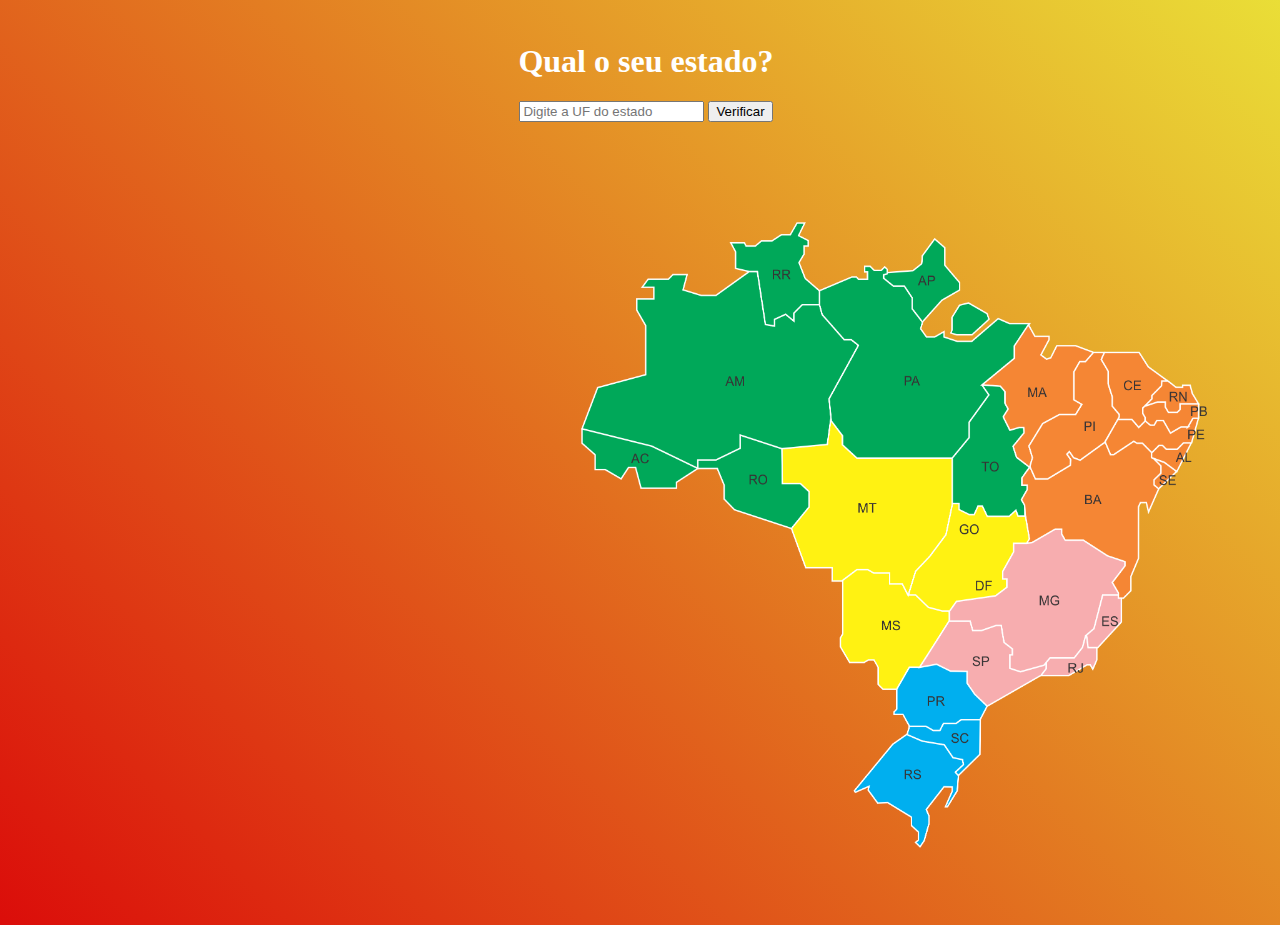
==== index.html @ 62ebf148 "AtualizaçãoCSS" ====
<!DOCTYPE html>
<html lang='pt-BR'>
<head>
    <meta charset='UTF-8'>
    <link href='https://cdn.jsdelivr.net/npm/bootstrap@5.2.1/dist/css/bootstrap.min.css' rel='stylesheet' integrity='sha384-iYQeCzEYFbKjA/T2uDLTpkwGzCiq6soy8tYaI1GyVh/UjpbCx/TYkiZhlZB6+fzT' crossorigin='anonymous'>
    <meta http-equiv='X-UA-Compatible' content='IE=edge'>
    <meta name='viewport' content='width=device-width, initial-scale=1.0'>
    <title>Estado você é?</title>
    <style>
        body {
            background-image: linear-gradient(45deg, rgb(219, 13, 10), rgba(228, 213, 1, 0.788));
            color:white;
            font: Arial normal 20px;
            text-align: center;
            margin-left: 20px;
            padding: 15px;
        }
        .estados-container {
            padding: 50px;
            display: flex;
            flex-direction: row;
            justify-content: space-between;
            gap: 25px;
        }

        #mapaBrasil img {
            width: 626px;
            height: 626px;
        }


        div#res {
            margin-top: 50px;
        }
        h1 {
            margin-top: 20px;
            
        }
        
    
    </style>
</head>
<body>
    <h1>Qual o seu estado?</h1>
    <input type='text' class='UF' name='textInput' id='textInput' placeholder='Digite a UF do estado'>
    <input type='button' id='veri' class='btn btn-primary' value='Verificar' onclick='calcular()'>
    <div id='res'></div>
    <div class='estados-container'>
        <div id='bandeiraEstado'></div>
        <div id='mapaBrasil'>
            <img src='img/brasil3.jpeg' alt='Desenho do Brasil'>
        </div>
    </div>

    <script>
        function calcular() {
            var textInput = window.document.getElementById('textInput')
            var resultado = window.document.getElementById('res')
            var estado = String(textInput.value)
            
            var imagem1 = document.createElement('IMG');
            
            if(estado == 'RO') {
                resultado.innerHTML += `<p>O seu estado é <strong>Rondônia</strong>. Você é rondoniense.</p>`
                resultado.innerHTML += `<p>Nº de cidades: 52</br> População: 1.796.460</br> Capital: Porto Velho</br></p>`
                resultado.style.color = 'green'

                imagem1.setAttribute('src', 'img/Rondonia.jpeg');
                document.getElementById('bandeiraEstado').appendChild(imagem1);
                
            }
            else if(estado == 'SP') {
                resultado.innerHTML += `<p>O seu estado é <strong>São Paulo</strong>. Você é paulista.</p>`
                resultado.innerHTML += `<p>Nº de cidades: 645</br> População: 44.749.699</br> Capital: São Paulo</br></p>`
                resultado.style.color ='violet'
                imagem1.setAttribute('src', 'img/SaoPaulo.jpeg');
                document.getElementById('bandeiraEstado').appendChild(imagem1);
            }
            else if(estado == 'PR') {
                resultado.innerHTML += `<p>O seu estado é <strong>Paraná</strong>. Você é paranaense.</p>`
                resultado.innerHTML += `<p>Nº de cidades: 399</br> População: 11.597.484</br> Capital: Curitiba</br></p>`
                resultado.style.color = 'blue'
                imagem1.setAttribute('src', 'img/Parana.jpeg');
                document.getElementById('bandeiraEstado').appendChild(imagem1);
            }
            else if(estado == 'SC') {
                resultado.innerHTML += `<p>O seu estado é <strong>Santa Catarina</strong>. Você é catarinense.</p>`
                resultado.innerHTML += `<p>Nº de cidades: 295</br> População:7.252.502</br> Capital: Florianópolis</br></p>`
                resultado.style.color = 'yellow'
                imagem1.setAttribute('src', 'img/SantaCatarina.jpeg');
                document.getElementById('bandeiraEstado').appendChild(imagem1);
            }
            else if(estado == 'RS') {
                resultado.innerHTML += `<p>O seu estado é <strong>Rio Grande do Sul</strong>. Você é riograndense.</p>`
                resultado.innerHTML += `<p>Nº de cidades: 497</br> População: 10.693.929</br> Capital: Porto Alegre</br></p>`
                resultado.style.color = 'gray'
                imagem1.setAttribute('src', 'img/RioGrandeDoSul.jpeg');
                document.getElementById('bandeiraEstado').appendChild(imagem1);
            }
            else if(estado == 'MG') {
                resultado.innerHTML += `<p>O seu estado é <strong>Minas Gerais</strong>. Você é mineiro.</p>`
                resultado.innerHTML += `<p>Nº de cidades: 471</br> População: 21.411.923</br> Capital: Belo Horizonte</br></p>`
                resultado.style.color = 'orange'
                imagem1.setAttribute('src', 'img/MinasGerais.jpg');
                document.getElementById('bandeiraEstado').appendChild(imagem1);
            }
            else {
                resultado.innerHTML += `<p>SEU ESTADO AINDA <strong>NÃO ESTÁ</strong> NO BANCO DE DADOS.</p>`
                resultado.style.color = 'red'
                imagem1.setAttribute('src', 'img/Brasil.png');
                imagem1.style.width = '500px';
                imagem1.style.height = '500px';
                document.getElementById('bandeiraEstado').appendChild(imagem1);
                
            }
        }
        
    </script>

</body>
</html>
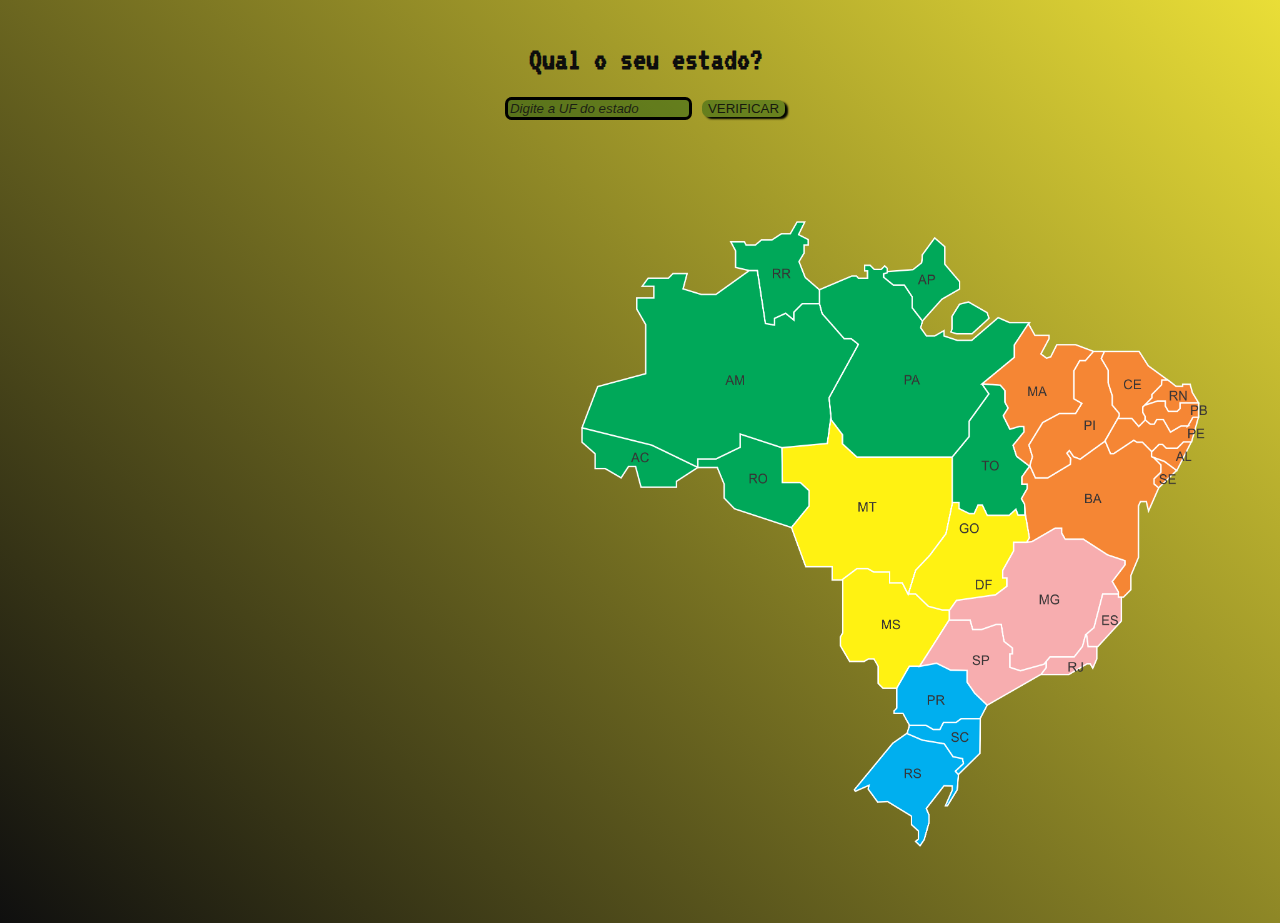
==== commit 11ed948a: "Atualização CSS" ====
--- a/index.html
+++ b/index.html
@@ -5,12 +5,15 @@
     <link href='https://cdn.jsdelivr.net/npm/bootstrap@5.2.1/dist/css/bootstrap.min.css' rel='stylesheet' integrity='sha384-iYQeCzEYFbKjA/T2uDLTpkwGzCiq6soy8tYaI1GyVh/UjpbCx/TYkiZhlZB6+fzT' crossorigin='anonymous'>
     <meta http-equiv='X-UA-Compatible' content='IE=edge'>
     <meta name='viewport' content='width=device-width, initial-scale=1.0'>
+    <link rel="preconnect" href="https://fonts.googleapis.com">
+    <link rel="preconnect" href="https://fonts.gstatic.com" crossorigin>
+    <link href="https://fonts.googleapis.com/css2?family=VT323&display=swap" rel="stylesheet">
     <title>Estado você é?</title>
     <style>
         body {
-            background-image: linear-gradient(45deg, rgb(219, 13, 10), rgba(228, 213, 1, 0.788));
-            color:white;
-            font: Arial normal 20px;
+            background-image: linear-gradient(45deg, rgb(15, 15, 15), rgba(228, 213, 1, 0.788));
+            color:rgb(13, 13, 13);
+            font-family: 'VT323', monospace;
             text-align: center;
             margin-left: 20px;
             padding: 15px;
@@ -29,21 +32,56 @@
         }
 
 
-        div#res {
+        #res {
             margin-top: 50px;
         }
         h1 {
             margin-top: 20px;
             
         }
-        
+        #veri{
+            cursor: pointer;
+            background-color: rgba(3, 78, 10, 0.392);
+            color: rgba(12, 12, 12, 0.895);
+            font-style:normal;
+            border: 10px;
+            margin: 3px;
+            border-radius: 0.5em;
+            border-width: 2px;
+            border-color: #000;
+            box-shadow: 3px 2px 2px #000300;
+        }
+        /*#veri:hover{
+            background-color: #000;
+            color: #fff;
+            padding: 3px;
+            box-shadow: 3px 2px 2px #003f00 ;
+            top: 2px;
+        }*/
+        #veri:active{
+            position: relative;
+            top: 5px;
+            box-shadow: 0 0 0 0 #930, inset 3px 3px 3px rgb(30, 85, 25);
+        }
+        .UF{
+            background-color: rgba(3, 78, 10, 0.392);
+            margin: 1px;
+            color: #000;
+            border: none;
+            border-style:solid;
+            border-radius: 0.5em;
+        }
+        ::placeholder{
+            color: rgba(18, 19, 19, 0.881);
+            font-style: italic;
+        }
     
     </style>
 </head>
 <body>
     <h1>Qual o seu estado?</h1>
     <input type='text' class='UF' name='textInput' id='textInput' placeholder='Digite a UF do estado'>
-    <input type='button' id='veri' class='btn btn-primary' value='Verificar' onclick='calcular()'>
+    <input type='button' id='veri' class='btn btn-primary' value='VERIFICAR' onclick='calcular()'>
     <div id='res'></div>
     <div class='estados-container'>
         <div id='bandeiraEstado'></div>
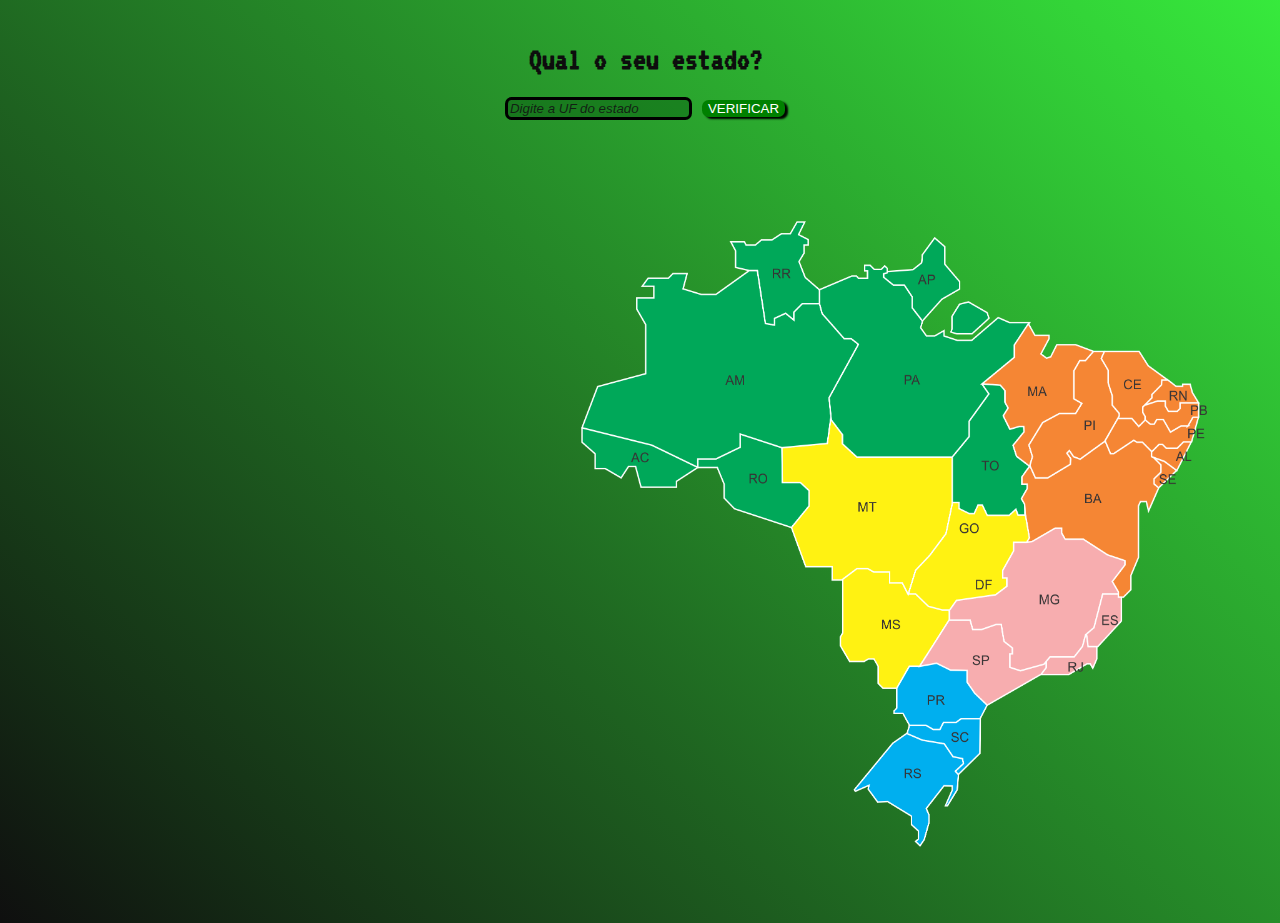
==== commit 33cc6ae7: "atualização" ====
--- a/index.html
+++ b/index.html
@@ -8,77 +8,12 @@
     <link rel="preconnect" href="https://fonts.googleapis.com">
     <link rel="preconnect" href="https://fonts.gstatic.com" crossorigin>
     <link href="https://fonts.googleapis.com/css2?family=VT323&display=swap" rel="stylesheet">
-    <title>Estado você é?</title>
-    <style>
-        body {
-            background-image: linear-gradient(45deg, rgb(15, 15, 15), rgba(228, 213, 1, 0.788));
-            color:rgb(13, 13, 13);
-            font-family: 'VT323', monospace;
-            text-align: center;
-            margin-left: 20px;
-            padding: 15px;
-        }
-        .estados-container {
-            padding: 50px;
-            display: flex;
-            flex-direction: row;
-            justify-content: space-between;
-            gap: 25px;
-        }
-
-        #mapaBrasil img {
-            width: 626px;
-            height: 626px;
-        }
-
-
-        #res {
-            margin-top: 50px;
-        }
-        h1 {
-            margin-top: 20px;
-            
-        }
-        #veri{
-            cursor: pointer;
-            background-color: rgba(3, 78, 10, 0.392);
-            color: rgba(12, 12, 12, 0.895);
-            font-style:normal;
-            border: 10px;
-            margin: 3px;
-            border-radius: 0.5em;
-            border-width: 2px;
-            border-color: #000;
-            box-shadow: 3px 2px 2px #000300;
-        }
-        /*#veri:hover{
-            background-color: #000;
-            color: #fff;
-            padding: 3px;
-            box-shadow: 3px 2px 2px #003f00 ;
-            top: 2px;
-        }*/
-        #veri:active{
-            position: relative;
-            top: 5px;
-            box-shadow: 0 0 0 0 #930, inset 3px 3px 3px rgb(30, 85, 25);
-        }
-        .UF{
-            background-color: rgba(3, 78, 10, 0.392);
-            margin: 1px;
-            color: #000;
-            border: none;
-            border-style:solid;
-            border-radius: 0.5em;
-        }
-        ::placeholder{
-            color: rgba(18, 19, 19, 0.881);
-            font-style: italic;
-        }
-    
-    </style>
+    <link rel='stylesheet' href='stilo.css'>
+    <title>Qual estado você é?</title>
 </head>
 <body>
+    <script defer src='script.js'></script>
+
     <h1>Qual o seu estado?</h1>
     <input type='text' class='UF' name='textInput' id='textInput' placeholder='Digite a UF do estado'>
     <input type='button' id='veri' class='btn btn-primary' value='VERIFICAR' onclick='calcular()'>
@@ -89,71 +24,5 @@
             <img src='img/brasil3.jpeg' alt='Desenho do Brasil'>
         </div>
     </div>
-
-    <script>
-        function calcular() {
-            var textInput = window.document.getElementById('textInput')
-            var resultado = window.document.getElementById('res')
-            var estado = String(textInput.value)
-            
-            var imagem1 = document.createElement('IMG');
-            
-            if(estado == 'RO') {
-                resultado.innerHTML += `<p>O seu estado é <strong>Rondônia</strong>. Você é rondoniense.</p>`
-                resultado.innerHTML += `<p>Nº de cidades: 52</br> População: 1.796.460</br> Capital: Porto Velho</br></p>`
-                resultado.style.color = 'green'
-
-                imagem1.setAttribute('src', 'img/Rondonia.jpeg');
-                document.getElementById('bandeiraEstado').appendChild(imagem1);
-                
-            }
-            else if(estado == 'SP') {
-                resultado.innerHTML += `<p>O seu estado é <strong>São Paulo</strong>. Você é paulista.</p>`
-                resultado.innerHTML += `<p>Nº de cidades: 645</br> População: 44.749.699</br> Capital: São Paulo</br></p>`
-                resultado.style.color ='violet'
-                imagem1.setAttribute('src', 'img/SaoPaulo.jpeg');
-                document.getElementById('bandeiraEstado').appendChild(imagem1);
-            }
-            else if(estado == 'PR') {
-                resultado.innerHTML += `<p>O seu estado é <strong>Paraná</strong>. Você é paranaense.</p>`
-                resultado.innerHTML += `<p>Nº de cidades: 399</br> População: 11.597.484</br> Capital: Curitiba</br></p>`
-                resultado.style.color = 'blue'
-                imagem1.setAttribute('src', 'img/Parana.jpeg');
-                document.getElementById('bandeiraEstado').appendChild(imagem1);
-            }
-            else if(estado == 'SC') {
-                resultado.innerHTML += `<p>O seu estado é <strong>Santa Catarina</strong>. Você é catarinense.</p>`
-                resultado.innerHTML += `<p>Nº de cidades: 295</br> População:7.252.502</br> Capital: Florianópolis</br></p>`
-                resultado.style.color = 'yellow'
-                imagem1.setAttribute('src', 'img/SantaCatarina.jpeg');
-                document.getElementById('bandeiraEstado').appendChild(imagem1);
-            }
-            else if(estado == 'RS') {
-                resultado.innerHTML += `<p>O seu estado é <strong>Rio Grande do Sul</strong>. Você é riograndense.</p>`
-                resultado.innerHTML += `<p>Nº de cidades: 497</br> População: 10.693.929</br> Capital: Porto Alegre</br></p>`
-                resultado.style.color = 'gray'
-                imagem1.setAttribute('src', 'img/RioGrandeDoSul.jpeg');
-                document.getElementById('bandeiraEstado').appendChild(imagem1);
-            }
-            else if(estado == 'MG') {
-                resultado.innerHTML += `<p>O seu estado é <strong>Minas Gerais</strong>. Você é mineiro.</p>`
-                resultado.innerHTML += `<p>Nº de cidades: 471</br> População: 21.411.923</br> Capital: Belo Horizonte</br></p>`
-                resultado.style.color = 'orange'
-                imagem1.setAttribute('src', 'img/MinasGerais.jpg');
-                document.getElementById('bandeiraEstado').appendChild(imagem1);
-            }
-            else {
-                resultado.innerHTML += `<p>SEU ESTADO AINDA <strong>NÃO ESTÁ</strong> NO BANCO DE DADOS.</p>`
-                resultado.style.color = 'red'
-                imagem1.setAttribute('src', 'img/Brasil.png');
-                imagem1.style.width = '500px';
-                imagem1.style.height = '500px';
-                document.getElementById('bandeiraEstado').appendChild(imagem1);
-                
-            }
-        }
-        
-    </script>
-
 </body>
 </html>--- a/stilo.css
+++ b/stilo.css
@@ -0,0 +1,65 @@
+body {
+    background-image: linear-gradient(45deg, rgb(15, 15, 15), rgba(1, 228, 8, 0.788));
+    color:rgb(13, 13, 13);
+    font-family: 'VT323', monospace;
+    text-align: center;
+    margin-left: 20px;
+    padding: 15px;
+}
+.estados-container {
+    padding: 50px;
+    display: flex;
+    flex-direction: row;
+    justify-content: space-between;
+    gap: 25px;
+}
+
+#mapaBrasil img {
+    width: 626px;
+    height: 626px;
+}
+
+
+#res {
+    margin-top: 50px;
+}
+h1 {
+    margin-top: 20px;
+    
+}
+#veri{
+    cursor: pointer;
+    background-color: #008000;
+    color: #fff;
+    font-style:normal;
+    border: 10px;
+    margin: 3px;
+    border-radius: 0.5em;
+    border-width: 2px;
+    border-color: #000;
+    box-shadow: 3px 2px 2px #000300;
+}
+/*#veri:hover{
+    background-color: #000;
+    color: #fff;
+    padding: 3px;
+    box-shadow: 3px 2px 2px #003f00 ;
+    top: 2px;
+}*/
+#veri:active{
+    position: relative;
+    top: 5px;
+    box-shadow: 0 0 0 0 #930, inset 3px 3px 3px rgb(30, 85, 25);
+}
+.UF{
+    background-color: rgba(3, 78, 10, 0.392);
+    margin: 1px;
+    color: #000;
+    border: none;
+    border-style:solid;
+    border-radius: 0.5em;
+}
+::placeholder{
+    color: rgba(18, 19, 19, 0.881);
+    font-style: italic;
+}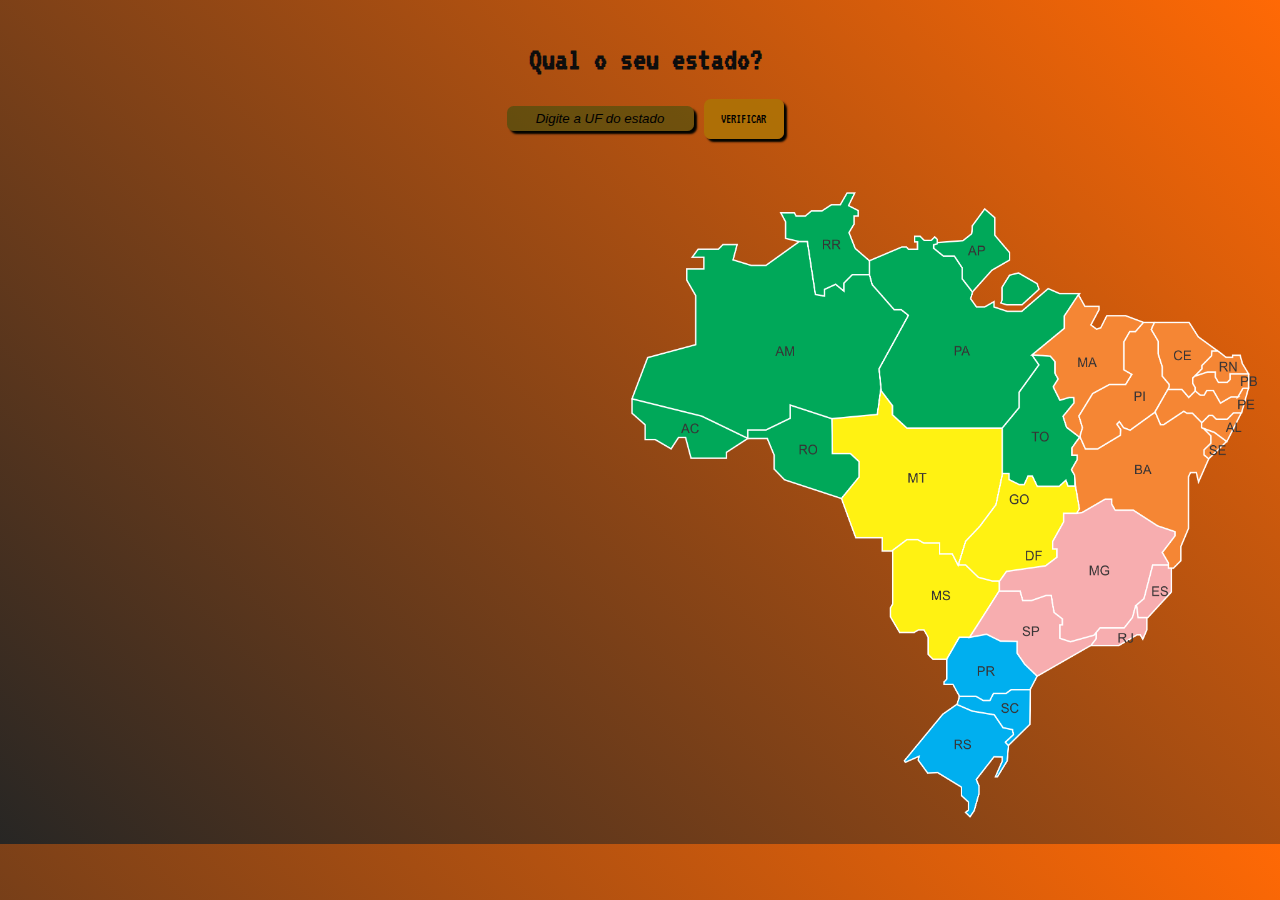
==== commit 9cc759c4: "incrementando CSS" ====
--- a/index.html
+++ b/index.html
@@ -16,7 +16,7 @@
 
     <h1>Qual o seu estado?</h1>
     <input type='text' class='UF' name='textInput' id='textInput' placeholder='Digite a UF do estado'>
-    <input type='button' id='veri' class='btn btn-primary' value='VERIFICAR' onclick='calcular()'>
+    <input type='button' id='veri' value='VERIFICAR' onclick='calcular()'>
     <div id='res'></div>
     <div class='estados-container'>
         <div id='bandeiraEstado'></div>
--- a/stilo.css
+++ b/stilo.css
@@ -1,5 +1,5 @@
 body {
-    background-image: linear-gradient(45deg, rgb(15, 15, 15), rgba(1, 228, 8, 0.788));
+    background-image: linear-gradient(45deg, rgb(39, 38, 36), rgb(255, 105, 5));
     color:rgb(13, 13, 13);
     font-family: 'VT323', monospace;
     text-align: center;
@@ -7,11 +7,16 @@
     padding: 15px;
 }
 .estados-container {
-    padding: 50px;
     display: flex;
     flex-direction: row;
     justify-content: space-between;
     gap: 25px;
+}
+
+#bandeiraEstado img{
+    margin: 3px;
+    box-shadow: 10px 15px 15px #000300;
+    border-radius: 5px;
 }
 
 #mapaBrasil img {
@@ -20,46 +25,58 @@
 }
 
 
-#res {
+#res{
+    background-image: linear-gradient(45deg, rgb(255, 105, 5), rgba(39, 38, 36, 0.404));
+    /*background-color: rgba(255, 105, 5, 0.14);*/
+    width: 500px;
+    height: auto;
+    margin: auto;
     margin-top: 50px;
+    border-radius: 15px;
+    margin-bottom: 20px;
+    box-shadow: 10px 10px 15px #9b2602;
+    font-family: 'VT323' monospace;
+    color: rgb(7, 7, 7);
 }
 h1 {
     margin-top: 20px;
     
 }
 #veri{
+    width: 80px;
+    height: 40px;
     cursor: pointer;
-    background-color: #008000;
-    color: #fff;
-    font-style:normal;
-    border: 10px;
+    background-color: rgba(172, 114, 6, 0.896);/*rgb(33, 117, 33);*/
+    font-family: 'VT323', monospace;
+    color: #000;
+    border: 20px; 
     margin: 3px;
     border-radius: 0.5em;
     border-width: 2px;
     border-color: #000;
-    box-shadow: 3px 2px 2px #000300;
+    box-shadow: 3px 3px 2px #000300;
 }
-/*#veri:hover{
-    background-color: #000;
-    color: #fff;
-    padding: 3px;
-    box-shadow: 3px 2px 2px #003f00 ;
-    top: 2px;
-}*/
+#veri:hover{
+    background-color: rgb(5, 195, 14);
+    color: #000300;
+}
 #veri:active{
+    color: red;
     position: relative;
     top: 5px;
-    box-shadow: 0 0 0 0 #930, inset 3px 3px 3px rgb(30, 85, 25);
+    box-shadow: 3px 3px 3px red, inset 0px 0px 0px rgb(239, 239, 4);
 }
 .UF{
     background-color: rgba(3, 78, 10, 0.392);
     margin: 1px;
     color: #000;
+    text-align: center;
     border: none;
-    border-style:solid;
+    padding: 5px;
     border-radius: 0.5em;
+    box-shadow: 3px 3px 2px #000300;
 }
 ::placeholder{
-    color: rgba(18, 19, 19, 0.881);
+    color: #000;
     font-style: italic;
-}+}
